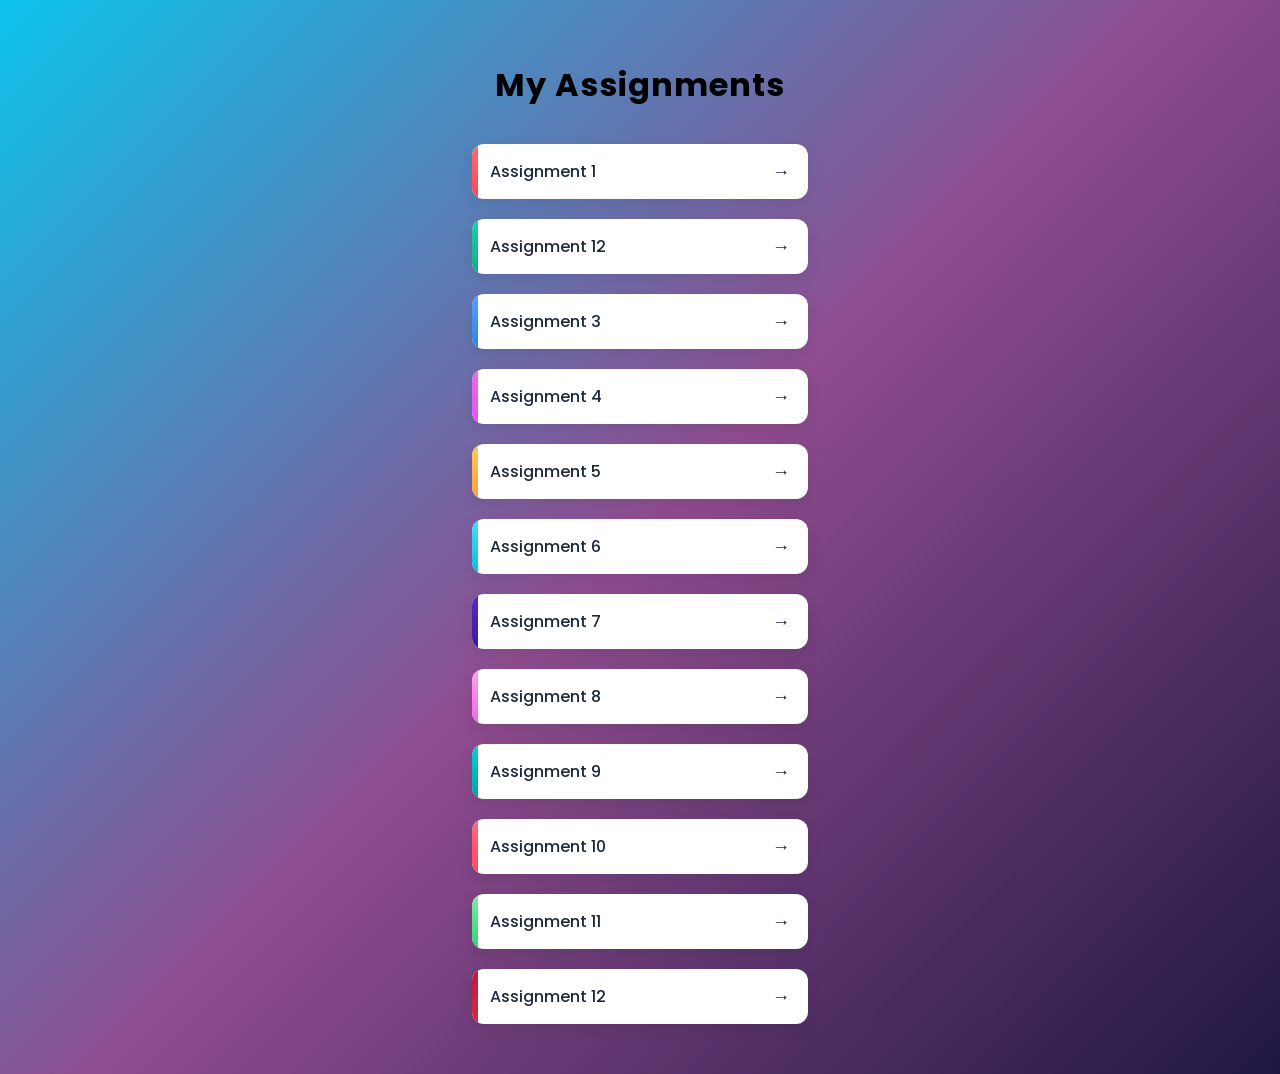
==== index.html @ 34b4ba72 "Add files via upload" ====
<!DOCTYPE html>
<html lang="en">
<head>
    <meta charset="UTF-8">
    <meta name="viewport" content="width=device-width, initial-scale=1.0">
    <title>Assignments</title>

    <link href="https://fonts.googleapis.com/css2?family=Poppins:wght@300;400;500;600&display=swap" rel="stylesheet">

    <style>
        body {
            margin: 0;
            font-family: 'Poppins', sans-serif;
            background: linear-gradient(135deg, #0cc3ec, #8f4c8f, #1f1743);
            display: flex;
            flex-direction: column;
            align-items: center;
            padding: 40px 20px;
        }

        h1 {
            margin-bottom: 25px;
            color: #000000;
            letter-spacing: 1px;
        }

        a {
            width: 300px;
            text-decoration: none;
            color: #1e293b;
            background: white;
            margin: 10px 0;
            padding: 14px 18px;
            border-radius: 12px;
            font-weight: 500;

            display: flex;
            justify-content: space-between;
            align-items: center;

            box-shadow: 0 5px 15px rgba(0,0,0,0.08);
            transition: all 0.3s ease;
            position: relative;
            overflow: hidden;
        }

        /* colorful left borders */
        a:nth-child(2)::before { background: linear-gradient(#ff6b6b, #ff4757); }
        a:nth-child(3)::before { background: linear-gradient(#1dd1a1, #10ac84); }
        a:nth-child(4)::before { background: linear-gradient(#54a0ff, #2e86de); }
        a:nth-child(5)::before { background: linear-gradient(#f368e0, #e056fd); }
        a:nth-child(6)::before { background: linear-gradient(#feca57, #ff9f43); }
        a:nth-child(7)::before { background: linear-gradient(#48dbfb, #0abde3); }
        a:nth-child(8)::before { background: linear-gradient(#5f27cd, #341f97); }
        a:nth-child(9)::before { background: linear-gradient(#ff9ff3, #f368e0); }
        a:nth-child(10)::before { background: linear-gradient(#00d2d3, #01a3a4); }
        a:nth-child(11)::before { background: linear-gradient(#ff6b81, #ff4757); }
        a:nth-child(12)::before { background: linear-gradient(#7bed9f, #2ed573); }
        a:nth-child(13)::before { background: linear-gradient(#c0173f, #d52e39); }

        a::before {
            content: "";
            position: absolute;
            left: 0;
            top: 0;
            height: 100%;
            width: 6px;
            border-radius: 12px 0 0 12px;
        }

        a span {
            font-size: 18px;
            transition: 0.3s;
        }

        a:hover {
            transform: translateY(-4px) scale(1.02);
            box-shadow: 0 10px 25px rgba(0,0,0,0.15);
        }

        a:hover span {
            transform: translateX(6px);
        }
    </style>
</head>

<body>

    <h1>My Assignments</h1>
    <a href="assignment2.html">Assignment 1 <span>→</span></a>
    <a href="assignment3.html">Assignment 12 <span>→</span></a>
    <a href="assignment4.html">Assignment 3 <span>→</span></a>
    <a href="assignment5.html">Assignment 4 <span>→</span></a>
    <a href="assignment6.html">Assignment 5 <span>→</span></a>
    <a href="assignment7.html">Assignment 6 <span>→</span></a>
    <a href="assignment8.html">Assignment 7 <span>→</span></a>
    <a href="assignment9.html">Assignment 8 <span>→</span></a>
    <a href="assignment10.html">Assignment 9 <span>→</span></a>
    <a href="Books_Assignment11.xml">Assignment 10 <span>→</span></a>
    <a href="cat_assignment12.xml">Assignment 11 <span>→</span></a>
    <a href="students_assignment13.xml">Assignment 12 <span>→</span></a>

</body>
</html>
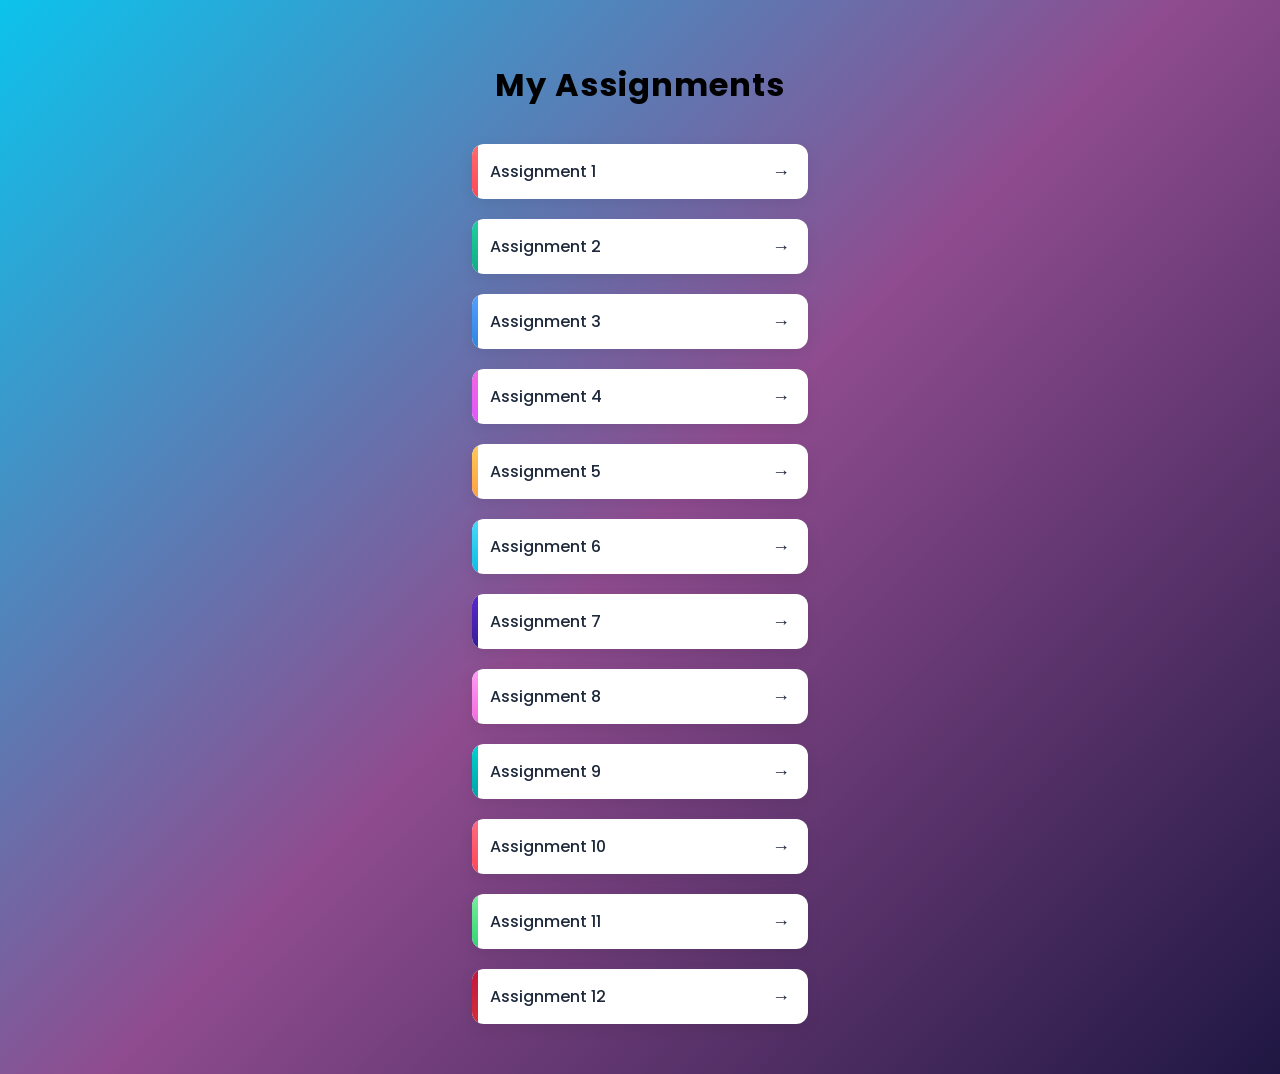
==== commit b06bdbcd: "Fix assignment links and ensure valid HTML structure Corrected the links for Assignment 2 and ensure" ====
--- a/index.html
+++ b/index.html
@@ -88,7 +88,7 @@
 
     <h1>My Assignments</h1>
     <a href="assignment2.html">Assignment 1 <span>→</span></a>
-    <a href="assignment3.html">Assignment 12 <span>→</span></a>
+    <a href="assignment3.html">Assignment 2 <span>→</span></a>
     <a href="assignment4.html">Assignment 3 <span>→</span></a>
     <a href="assignment5.html">Assignment 4 <span>→</span></a>
     <a href="assignment6.html">Assignment 5 <span>→</span></a>
@@ -101,4 +101,4 @@
     <a href="students_assignment13.xml">Assignment 12 <span>→</span></a>
 
 </body>
-</html>+</html>
